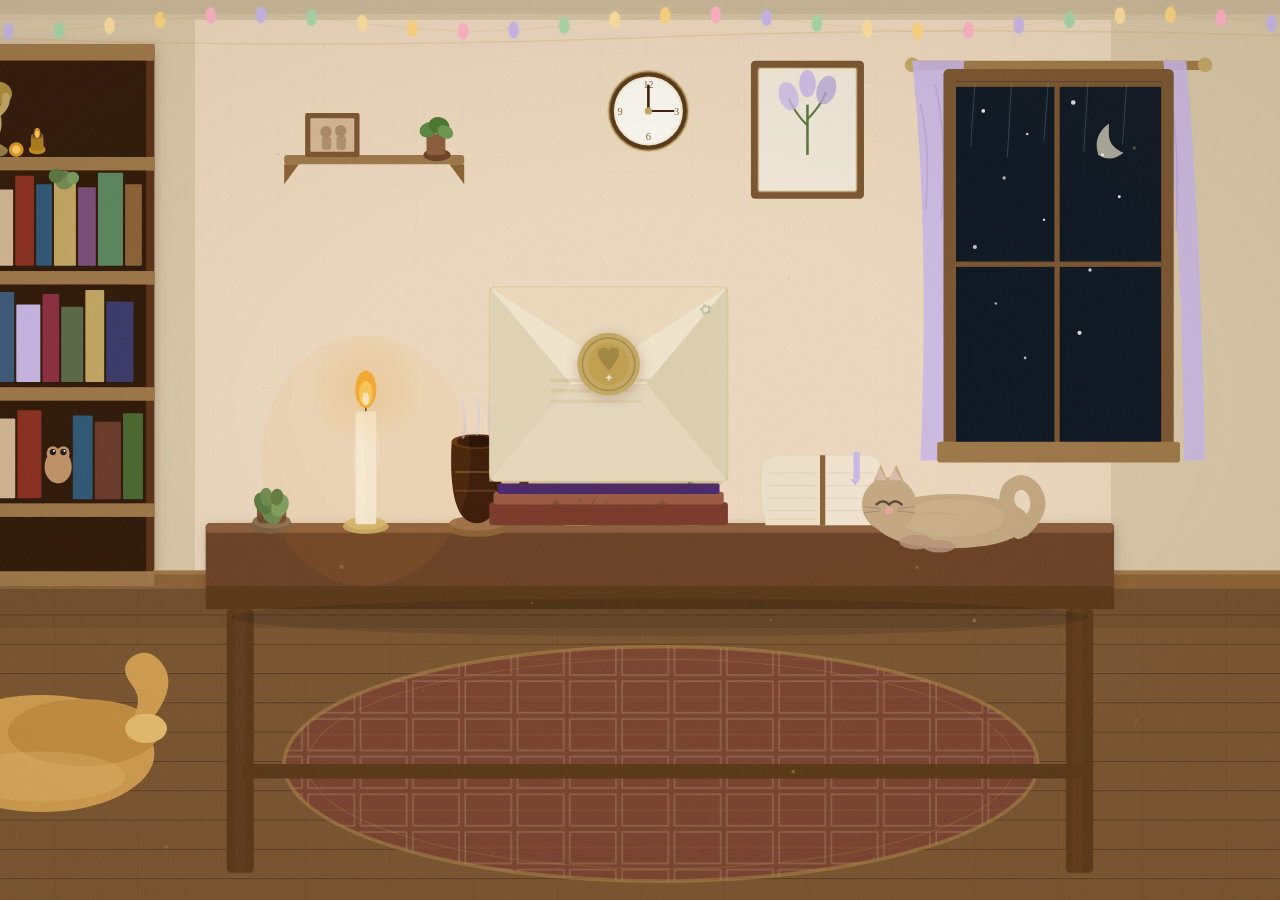
==== index.html @ 3d8a28ef "Add files via upload" ====
<!DOCTYPE html>
<html lang="en">
<head>
<meta charset="UTF-8">
<meta name="viewport" content="width=device-width, initial-scale=1.0">
<title>for u... ♡</title>
<link rel="preconnect" href="https://fonts.googleapis.com">
<link href="https://fonts.googleapis.com/css2?family=Playfair+Display:ital,wght@0,400;0,600;0,700;1,400;1,600&family=Crimson+Pro:ital,wght@0,300;0,400;0,600;1,300;1,400&family=Lora:ital,wght@0,400;0,500;1,400&family=Dancing+Script:wght@400;500;600;700&display=swap" rel="stylesheet">
<link rel="stylesheet" href="css/global.css">
<style>
body { overflow:hidden; }

/* Envelope float on hero */
#hero-envelope { animation:gentle-float 4s ease-in-out infinite; transform-origin:690px 380px; transform-box:fill-box; }
/* Candle flame */
#candle-flame-g { animation:flame-dance 1.8s ease-in-out infinite; transform-box:fill-box; transform-origin:50% 100%; }
/* Steam */
#steam-a { animation:steam-waft-1 2.8s ease-in-out 0s infinite; transform-box:fill-box; transform-origin:50% 100%; }
#steam-b { animation:steam-waft-2 2.8s ease-in-out 0.7s infinite; transform-box:fill-box; transform-origin:50% 100%; }
#steam-c { animation:steam-waft-3 2.8s ease-in-out 1.4s infinite; transform-box:fill-box; transform-origin:50% 100%; }
/* Cat */
#cat-body { animation:cat-breathe 3.2s ease-in-out infinite; transform-box:fill-box; transform-origin:50% 50%; }
#cat-tail { animation:cat-tail 5s ease-in-out infinite; transform-box:fill-box; transform-origin:0% 0%; }
/* Dog tail */
#dog-tail { animation:dog-tail 0.7s ease-in-out infinite alternate; transform-box:fill-box; transform-origin:0% 50%; }
/* Lavender */
#lav-group { animation:lavender-sway 4.5s ease-in-out infinite; transform-box:fill-box; transform-origin:50% 100%; }
/* Diya flame */
#diya-flame { animation:flame-dance 2.2s ease-in-out infinite; transform-box:fill-box; transform-origin:50% 100%; }
/* Fairy lights */
.fl-bulb { animation:fairy-breathe var(--dur,2.5s) ease-in-out var(--delay,0s) infinite; }
/* Stars */
.win-star { animation:star-twinkle var(--dur,3s) ease-in-out var(--delay,0s) infinite; }

/* Clickable SVG areas */
.svg-click { cursor:none; }
.svg-click:hover { filter:brightness(1.08); }

/* ── LETTER OVERLAY ── */
.letter-overlay {
  position:fixed; inset:0; z-index:80;
  background:rgba(20,10,4,0.88);
  display:flex; flex-direction:column;
  align-items:center; justify-content:center;
  opacity:0; pointer-events:none;
  transition:opacity 0.6s ease;
  backdrop-filter:blur(3px);
}
.letter-overlay.open { opacity:1; pointer-events:auto; }

.letter-parchment {
  background:linear-gradient(160deg,#FAF3E0,#F5EDD8,#F0E6C8);
  border:1px solid rgba(196,168,98,0.4);
  border-radius:6px;
  padding:clamp(28px,4vw,52px) clamp(28px,5vw,56px);
  max-width:min(90vw,560px);
  width:100%;
  box-shadow:0 20px 80px rgba(0,0,0,0.5);
  position:relative;
  max-height:72vh; overflow-y:auto;
  animation:letter-rise 0.9s var(--ease-spring) forwards;
}
.letter-parchment::before {
  content:''; position:absolute; inset:0; border-radius:6px; pointer-events:none;
  background-image:repeating-linear-gradient(180deg,transparent,transparent 33px,rgba(107,66,38,0.05) 33px,rgba(107,66,38,0.05) 34px);
}
.letter-parchment::after {
  content:''; position:absolute;left:0;top:0;bottom:0;width:4px;border-radius:6px 0 0 6px;
  background:repeating-linear-gradient(180deg,var(--beige) 0px,var(--beige) 3px,var(--cream-dark) 3px,var(--cream-dark) 8px);
  opacity:0.5;
}
.letter-date { font-family:var(--font-hand);font-size:14px;color:var(--text-muted);display:block;margin-bottom:22px;position:relative;z-index:2; }
.letter-body { font-family:var(--font-sub);font-style:italic;font-size:clamp(18px,2.2vw,22px);color:var(--text-dark);line-height:2;position:relative;z-index:2;min-height:80px; }
.letter-flower { position:absolute;top:14px;right:18px;font-size:26px;opacity:0.22;transform:rotate(-12deg);pointer-events:none; }
.letter-placeholder { margin-top:24px;z-index:2;position:relative; }
.letter-closing { margin-top:28px;text-align:right;font-family:var(--font-hand);font-size:22px;color:var(--coffee);position:relative;z-index:2; }
.letter-parchment::-webkit-scrollbar { width:3px; }
.letter-parchment::-webkit-scrollbar-thumb { background:var(--gold);border-radius:3px; }

/* Continue bookmark */
.bookmark-wrap { margin-top:24px;display:flex;flex-direction:column;align-items:center;gap:10px;opacity:0;transition:opacity 0.8s ease; }
.bookmark-wrap.show { opacity:1; }
.btn-bookmark-p1 {
  background:var(--lavender);color:white;border:none;padding:16px 36px 24px;
  clip-path:polygon(0 0,100% 0,100% 72%,50% 100%,0 72%);
  font-family:var(--font-hand);font-size:18px;cursor:none;
  box-shadow:0 4px 20px rgba(155,133,201,0.35);
  transition:all 0.3s var(--ease-spring);
}
.btn-bookmark-p1:hover { transform:translateY(-6px) scale(1.05);box-shadow:0 10px 36px rgba(155,133,201,0.5); }
.bookmark-sub { font-family:var(--font-hand);font-size:13px;color:rgba(255,240,220,0.6); }

/* Candle dim overlay */
.candle-dim { position:fixed;inset:0;background:rgba(10,5,2,0);pointer-events:none;z-index:30;transition:background 1.5s ease; }
.candle-dim.dimmed { background:rgba(10,5,2,0.6); }
</style>
</head>
<body>
<div id="page-transition"></div>
<canvas id="dust-canvas"></canvas>
<div id="candle-dim" class="candle-dim"></div>

<!-- ══════════════════════════════════════════
     THE ROOM — One cohesive SVG illustration
     ══════════════════════════════════════════ -->
<svg id="room-svg" viewBox="0 0 1440 860" preserveAspectRatio="xMidYMid slice"
     xmlns="http://www.w3.org/2000/svg"
     style="position:fixed;inset:0;width:100%;height:100%;z-index:2;">
<defs>
  <filter id="sf" x="-20%" y="-20%" width="140%" height="140%">
    <feDropShadow dx="1" dy="3" stdDeviation="6" flood-color="rgba(74,44,26,0.22)"/>
  </filter>
  <filter id="glow"><feGaussianBlur stdDeviation="14" result="b"/><feMerge><feMergeNode in="b"/><feMergeNode in="SourceGraphic"/></feMerge></filter>
  <radialGradient id="candleGlow" cx="50%" cy="50%" r="50%">
    <stop offset="0%" stop-color="rgba(232,160,48,0.28)"/>
    <stop offset="100%" stop-color="rgba(232,160,48,0)"/>
  </radialGradient>
  <radialGradient id="winLight" cx="50%" cy="50%" r="50%">
    <stop offset="0%" stop-color="rgba(100,130,180,0.08)"/>
    <stop offset="100%" stop-color="rgba(100,130,180,0)"/>
  </radialGradient>
  <pattern id="floorPlanks" x="0" y="0" width="160" height="28" patternUnits="userSpaceOnUse">
    <rect width="160" height="27" fill="#7A5530"/>
    <rect width="160" height="1" y="27" fill="#5A3820"/>
    <rect width="1"   height="27" fill="#6B4226" opacity="0.25"/>
    <rect x="80" width="1" height="27" fill="#6B4226" opacity="0.18"/>
  </pattern>
  <pattern id="rugPat" x="0" y="0" width="50" height="36" patternUnits="userSpaceOnUse">
    <rect width="50" height="36" fill="#7A4230"/>
    <rect x="3" y="3" width="44" height="30" fill="none" stroke="rgba(240,210,180,0.25)" stroke-width="1.5"/>
    <line x1="0" y1="18" x2="50" y2="18" stroke="rgba(196,168,98,0.18)" stroke-width="0.8"/>
  </pattern>
  <clipPath id="winClip"><rect x="1015" y="75" width="172" height="320"/></clipPath>
  <pattern id="wallpaper" x="0" y="0" width="44" height="58" patternUnits="userSpaceOnUse">
    <rect width="44" height="58" fill="#EBD8BE"/>
    <line x1="22" y1="0" x2="22" y2="58" stroke="rgba(196,168,98,0.06)" stroke-width="0.5"/>
    <circle cx="22" cy="14" r="1.2" fill="rgba(196,168,98,0.1)"/>
    <circle cx="22" cy="43" r="1.2" fill="rgba(196,168,98,0.1)"/>
    <circle cx="4"  cy="29" r="0.8" fill="rgba(196,168,98,0.08)"/>
    <circle cx="40" cy="29" r="0.8" fill="rgba(196,168,98,0.08)"/>
  </pattern>
</defs>

<!-- ═════════ ROOM WALLS ═════════ -->
<rect x="0"    y="0" width="1440" height="860" fill="#EBD8BE"/>
<!-- Left wall (slightly darker — in shadow) -->
<rect x="0"    y="0" width="295"  height="560" fill="#D8C8A8"/>
<!-- Back wall (main) — wallpaper pattern -->
<rect x="295"  y="0" width="875"  height="560" fill="url(#wallpaper)"/>
<!-- Right wall area -->
<rect x="1170" y="0" width="270"  height="560" fill="#D8C8A8"/>
<!-- Ceiling moulding -->
<rect x="0"    y="0" width="1440" height="14"  fill="#C8B898"/>
<rect x="0"    y="14" width="1440" height="5"  fill="#D4C4A4"/>
<!-- Baseboard -->
<rect x="0"    y="548" width="1440" height="14" fill="#8B6234"/>
<rect x="0"    y="545" width="1440" height="4"  fill="#A07848"/>

<!-- ═════════ FLOOR ═════════ -->
<rect x="0" y="562" width="1440" height="298" fill="url(#floorPlanks)"/>
<!-- Floor depth shadow near wall -->
<rect x="0" y="562" width="1440" height="38"  fill="rgba(0,0,0,0.07)"/>
<!-- Area rug -->
<ellipse cx="740" cy="730" rx="360" ry="112" fill="url(#rugPat)" opacity="0.88"/>
<ellipse cx="740" cy="730" rx="360" ry="112" fill="none" stroke="#C4A050" stroke-width="3.5" opacity="0.4"/>
<ellipse cx="740" cy="730" rx="338" ry="100" fill="none" stroke="#C4A050" stroke-width="1"   opacity="0.22"/>

<!-- ═════════ FAIRY LIGHTS ═════════ -->
<path d="M0,32 Q360,50 720,36 Q1080,22 1440,38" stroke="rgba(196,168,98,0.28)" stroke-width="1.5" fill="none"/>
<g id="fairy-svg"></g>

<!-- ═════════ BOOKSHELF (left wall) ═════════ -->
<!-- Outer frame -->
<rect x="22"  y="42"  width="234" height="504" rx="3" fill="#5A3018" filter="url(#sf)"/>
<!-- Back panel -->
<rect x="30"  y="50"  width="218" height="490" fill="#3E2010"/>
<!-- Side trims -->
<rect x="22"  y="42"  width="14"  height="504" fill="#6B3A1E"/>
<rect x="234" y="42"  width="14"  height="504" fill="#6B3A1E"/>

<!-- TOP SHELF — Ganesh Murti area -->
<rect x="22"  y="42"  width="234" height="16"  fill="#9E7848"/><!-- top plank -->
<rect x="30"  y="58"  width="218" height="92"  fill="#2E1808"/><!-- shelf interior -->
<!-- Ganesh murti (golden, respectful) -->
<!-- Lotus base -->
<ellipse cx="90" cy="144" rx="26" ry="8" fill="#C4A862" opacity="0.7"/>
<path d="M68,140 Q78,132 90,140 Q102,132 112,140" fill="#C4A862" opacity="0.5"/>
<!-- Body -->
<ellipse cx="90" cy="118" rx="20" ry="24" fill="#C4A862"/>
<!-- Head -->
<ellipse cx="90" cy="89"  rx="17" ry="15" fill="#C4A862"/>
<!-- Elephant ears -->
<ellipse cx="73"  cy="89" rx="13" ry="11" fill="#B89840" opacity="0.92" transform="rotate(-10 73 89)"/>
<ellipse cx="107" cy="89" rx="13" ry="11" fill="#B89840" opacity="0.92" transform="rotate(10 107 89)"/>
<!-- Crown -->
<path d="M78,77 L84,64 L90,71 L96,64 L102,77 Z" fill="#D4B862"/>
<ellipse cx="90" cy="77" rx="8" ry="4" fill="#E8CC80" opacity="0.7"/>
<!-- Trunk (curling right — auspicious) -->
<path d="M90,100 Q81,112 86,124 Q89,128 93,126" stroke="#B89840" fill="none" stroke-width="6" stroke-linecap="round"/>
<!-- Right tusk -->
<path d="M100,96 Q108,98 105,108" stroke="#F0E8D0" fill="none" stroke-width="2.5" stroke-linecap="round"/>
<!-- Arms (upper) -->
<path d="M73,108 Q64,100 66,92" stroke="#C4A862" fill="none" stroke-width="7" stroke-linecap="round"/>
<path d="M107,108 Q116,100 114,92" stroke="#C4A862" fill="none" stroke-width="7" stroke-linecap="round"/>
<!-- Belly circle -->
<circle cx="90" cy="120" r="5" fill="#B89840" opacity="0.55"/>
<!-- Marigold offering -->
<circle cx="124" cy="143" r="7"  fill="#F5A623" opacity="0.9"/>
<circle cx="124" cy="143" r="4"  fill="#FFD060"/>
<!-- Tiny diya beside Ganesh -->
<ellipse cx="144" cy="143" rx="8" ry="4.5" fill="#C49020"/>
<rect x="138" y="130" width="12" height="14" rx="3" fill="#B07E1A"/>
<ellipse cx="144" cy="130" rx="6" ry="3" fill="#8B6234"/>
<ellipse cx="144" cy="129" rx="4" ry="2" fill="#3D1C08" opacity="0.8"/>
<g id="diya-flame" style="transform-box:fill-box;transform-origin:50% 100%;">
  <ellipse cx="144" cy="127" rx="3" ry="5"   fill="#F5A623" opacity="0.9"/>
  <ellipse cx="144" cy="128" rx="1.8" ry="3" fill="#FFD060"/>
</g>
<!-- "Jai" text tiny -->
<text x="90" y="152" text-anchor="middle" font-family="Dancing Script,cursive" font-size="8" fill="rgba(196,168,98,0.5)">🙏</text>

<!-- Shelf plank 1 (below Ganesh) -->
<rect x="22"  y="150" width="234" height="13"  fill="#9E7848"/>

<!-- SHELF 2 — Books row -->
<rect x="30"  y="163" width="218" height="96"  fill="#2E1808"/>
<!-- Books — various colours -->
<rect x="35"  y="178" width="19" height="76" rx="1" fill="#9B5E3C"/>
<rect x="56"  y="164" width="23" height="90" rx="1" fill="#C9B8E8"/><!-- lavender -->
<rect x="81"  y="174" width="17" height="80" rx="1" fill="#5C8840"/>
<rect x="100" y="181" width="21" height="73" rx="1" fill="#D4B896"/>
<rect x="123" y="168" width="18" height="86" rx="1" fill="#8B2E20"/>
<rect x="143" y="176" width="15" height="78" rx="1" fill="#2E5878"/>
<rect x="160" y="170" width="21" height="84" rx="1" fill="#C4A862"/>
<rect x="183" y="179" width="17" height="75" rx="1" fill="#7A4E7A"/>
<rect x="202" y="165" width="24" height="89" rx="1" fill="#5A8860"/>
<rect x="228" y="176" width="16" height="78" rx="1" fill="#8B6234"/>
<!-- Book top highlights -->
<rect x="35"  y="178" width="19" height="2" fill="rgba(255,255,255,0.12)"/>
<rect x="56"  y="164" width="23" height="2" fill="rgba(255,255,255,0.18)"/>
<rect x="81"  y="174" width="17" height="2" fill="rgba(255,255,255,0.1)"/>
<!-- Pothos plant between books -->
<circle cx="170" cy="172" r="9"  fill="#6B8B50" opacity="0.9"/>
<circle cx="162" cy="168" r="7"  fill="#5A7840"/>
<circle cx="178" cy="170" r="6"  fill="#7A9E60"/>

<!-- Shelf plank 2 -->
<rect x="22"  y="259" width="234" height="13"  fill="#9E7848"/>

<!-- SHELF 3 — Books row -->
<rect x="30"  y="272" width="218" height="98"  fill="#2E1808"/>
<rect x="35"  y="290" width="25" height="75" rx="1" fill="#4A6830"/>
<rect x="62"  y="276" width="17" height="89" rx="1" fill="#E8D0A0"/>
<rect x="81"  y="286" width="21" height="79" rx="1" fill="#6B3A2A"/>
<rect x="104" y="279" width="18" height="86" rx="1" fill="#3A5A7A"/>
<rect x="124" y="291" width="23" height="74" rx="1" fill="#C9B8E8"/><!-- lavender again -->
<rect x="149" y="281" width="16" height="84" rx="1" fill="#8B2E40"/>
<rect x="167" y="293" width="21" height="72" rx="1" fill="#5A6A4A"/>
<rect x="190" y="277" width="18" height="88" rx="1" fill="#C4A862"/>
<rect x="210" y="288" width="26" height="77" rx="1" fill="#3A3A6A"/>
<!-- Tiny inkwell on shelf -->
<rect x="40"  y="264" width="14" height="20" rx="3" fill="#4A2818"/>
<ellipse cx="47" cy="264" rx="8" ry="4" fill="#5A3020"/>

<!-- Shelf plank 3 -->
<rect x="22"  y="370" width="234" height="13"  fill="#9E7848"/>

<!-- SHELF 4 — Books + Owl figurine -->
<rect x="30"  y="383" width="218" height="98"  fill="#2E1808"/>
<rect x="35"  y="398" width="21" height="78" rx="1" fill="#8B6234"/>
<rect x="58"  y="406" width="17" height="70" rx="1" fill="#C9B8E8"/>
<rect x="77"  y="390" width="25" height="86" rx="1" fill="#5A8860"/>
<rect x="104" y="400" width="19" height="76" rx="1" fill="#D4B896"/>
<rect x="125" y="392" width="23" height="84" rx="1" fill="#8B2E20"/>
<!-- Owl figurine -->
<ellipse cx="164" cy="446" rx="13" ry="16" fill="#C4956A"/>
<ellipse cx="159" cy="433" rx="6"  ry="6.5" fill="#C4956A"/>
<ellipse cx="169" cy="433" rx="6"  ry="6.5" fill="#C4956A"/>
<circle  cx="159" cy="432" r="3"   fill="#1A1A1A"/>
<circle  cx="169" cy="432" r="3"   fill="#1A1A1A"/>
<circle  cx="160" cy="431" r="1"   fill="white"/>
<circle  cx="170" cy="431" r="1"   fill="white"/>
<polygon points="164,435 166,435 165,438" fill="#D4A050"/>
<rect x="178" y="397" width="19" height="80" rx="1" fill="#2E5878"/>
<rect x="199" y="403" width="25" height="74" rx="1" fill="#6B3A2A"/>
<rect x="226" y="395" width="19" height="82" rx="1" fill="#4A6830"/>

<!-- Shelf plank 4 (bottom) -->
<rect x="22"  y="481" width="234" height="13"  fill="#9E7848"/>
<!-- Bottom shelf space -->
<rect x="30"  y="494" width="218" height="52"  fill="#2E1808"/>
<rect x="35"  y="508" width="22" height="34" rx="1" fill="#8B6234"/>
<rect x="59"  y="504" width="18" height="38" rx="1" fill="#C9B8E8"/>
<rect x="79"  y="510" width="26" height="32" rx="1" fill="#5A7A40"/>
<!-- Bottom frame -->
<rect x="22"  y="546" width="234" height="14"  fill="#9E7848"/>

<!-- ═════════ GOLDEN RETRIEVER (floor, left) ═════════ -->
<g class="svg-click" onclick="dogClick(event)">
  <!-- Body -->
  <ellipse cx="148" cy="720" rx="108" ry="56" fill="#D4A050"/>
  <!-- Chest lighter area -->
  <ellipse cx="58"  cy="730" rx="45"  ry="42" fill="#E8C070"/>
  <!-- Back shading -->
  <ellipse cx="188" cy="700" rx="72"  ry="32" fill="#C49040"/>
  <!-- Head -->
  <ellipse cx="38"  cy="698" rx="42"  ry="36" fill="#D4A050"/>
  <!-- Muzzle -->
  <ellipse cx="20"  cy="708" rx="20"  ry="15" fill="#E8C070"/>
  <!-- Eye -->
  <circle  cx="30"  cy="688" r="10"  fill="#2E1A08"/>
  <circle  cx="30"  cy="688" r="6"   fill="#1A0E04"/>
  <circle  cx="28"  cy="686" r="2.2" fill="white"/>
  <!-- Ear (floppy right) -->
  <ellipse cx="66"  cy="690" rx="26" ry="20" fill="#B88030" transform="rotate(-12 66 690)"/>
  <!-- Ear (left, peeking) -->
  <ellipse cx="10"  cy="684" rx="18" ry="14" fill="#B88030"/>
  <!-- Nose -->
  <ellipse cx="8"   cy="708" rx="8"  ry="6"  fill="#1A0E06"/>
  <ellipse cx="7"   cy="707" rx="2.8" ry="1.5" fill="rgba(255,255,255,0.3)"/>
  <!-- Mouth -->
  <path d="M4,713 Q9,720 16,715" stroke="#1A0E06" fill="none" stroke-width="1.8" stroke-linecap="round"/>
  <!-- Tongue (happy) -->
  <ellipse cx="10" cy="720" rx="6" ry="8" fill="#E87070" opacity="0.85"/>
  <!-- Collar -->
  <rect x="22" y="714" width="42" height="8" rx="4" fill="#C4A862" opacity="0.8"/>
  <circle cx="43" cy="722" r="4" fill="#D4B862"/>
  <!-- Front paws (tucked under head) -->
  <ellipse cx="32" cy="754" rx="24" ry="11" fill="#C49040"/>
  <ellipse cx="24" cy="762" rx="16" ry="7"  fill="#B88030"/>
  <!-- Claws subtle -->
  <line x1="14" y1="764" x2="12" y2="769" stroke="#8B6234" stroke-width="1" opacity="0.4"/>
  <line x1="19" y1="765" x2="17" y2="770" stroke="#8B6234" stroke-width="1" opacity="0.4"/>
  <!-- Tail (fluffy, wagging) -->
  <g id="dog-tail" style="transform-box:fill-box;transform-origin:100% 50%;">
    <path d="M248,694 Q278,660 266,638 Q252,616 234,628 Q222,638 234,654 Q244,666 238,680 Q232,692 248,698Z" fill="#D4A050"/>
    <ellipse cx="248" cy="696" rx="20" ry="14" fill="#E8C070"/>
  </g>
  <!-- Body belly lighter -->
  <ellipse cx="148" cy="742" rx="80" ry="24" fill="#E8C070" opacity="0.35"/>
</g>

<!-- ═════════ WINDOW (right wall) ═════════ -->
<!-- Curtain rod -->
<rect x="980"  y="58" width="280" height="9" rx="4.5" fill="#9E7848"/>
<circle cx="980"  cy="62" r="7" fill="#C4A862"/>
<circle cx="1260" cy="62" r="7" fill="#C4A862"/>
<!-- Left curtain (lavender) -->
<path d="M980,58 Q997,220 988,440 L1018,440 Q1010,220 1030,58Z" fill="#C9B8E8" opacity="0.88"/>
<path d="M988,100 Q998,140 993,200" stroke="rgba(155,133,200,0.35)" stroke-width="1.5" fill="none"/>
<path d="M1002,80  Q1014,130 1008,210" stroke="rgba(155,133,200,0.35)" stroke-width="1.5" fill="none"/>
<!-- Right curtain -->
<path d="M1220,58 Q1238,220 1240,440 L1260,440 Q1256,220 1242,58Z" fill="#C9B8E8" opacity="0.88"/>
<path d="M1228,100 Q1236,150 1232,220" stroke="rgba(155,133,200,0.35)" stroke-width="1.5" fill="none"/>
<!-- Window outer frame -->
<rect x="1010" y="66"  width="220" height="374" rx="5" fill="#7A5530"/>
<!-- Glass -->
<rect x="1022" y="78"  width="196" height="350" fill="#0C1622"/>
<!-- Stars in window -->
<circle cx="1048" cy="106" r="1.8" fill="white" opacity="0.9" class="win-star" style="--dur:3s;--delay:0s"/>
<circle cx="1090" cy="128" r="1.2" fill="white" opacity="0.8" class="win-star" style="--dur:2.5s;--delay:0.5s"/>
<circle cx="1134" cy="98"  r="2.2" fill="white" opacity="0.85" class="win-star" style="--dur:4s;--delay:1s"/>
<circle cx="1162" cy="148" r="1.4" fill="white" opacity="0.9" class="win-star" style="--dur:3.5s;--delay:0.3s"/>
<circle cx="1068" cy="170" r="1.6" fill="white" opacity="0.7" class="win-star" style="--dur:2.8s;--delay:1.5s"/>
<circle cx="1106" cy="210" r="1.2" fill="white" opacity="0.8" class="win-star" style="--dur:3.2s;--delay:0.8s"/>
<circle cx="1040" cy="236" r="2"   fill="white" opacity="0.75" class="win-star" style="--dur:2.6s;--delay:2s"/>
<circle cx="1178" cy="188" r="1.4" fill="white" opacity="0.9" class="win-star" style="--dur:3.8s;--delay:0.2s"/>
<circle cx="1150" cy="258" r="1.6" fill="white" opacity="0.8" class="win-star" style="--dur:3s;--delay:1.2s"/>
<circle cx="1060" cy="290" r="1.2" fill="white" opacity="0.65" class="win-star" style="--dur:4.2s;--delay:0.7s"/>
<circle cx="1140" cy="318" r="2"   fill="white" opacity="0.85" class="win-star" style="--dur:2.4s;--delay:1.8s"/>
<circle cx="1088" cy="342" r="1.3" fill="white" opacity="0.7" class="win-star" style="--dur:3.6s;--delay:0.4s"/>
<!-- Crescent moon -->
<path d="M1168,118 Q1152,130 1158,148 Q1170,156 1182,146 Q1168,140 1168,128Z" fill="rgba(255,248,220,0.65)"/>
<!-- Window cross bars -->
<rect x="1022" y="78"  width="196" height="5"   fill="#7A5530"/>
<rect x="1022" y="250" width="196" height="5"   fill="#7A5530"/>
<rect x="1022" y="424" width="196" height="5"   fill="#7A5530"/>
<rect x="1116" y="78"  width="5"   height="350" fill="#7A5530"/>
<!-- Window sill -->
<rect x="1004" y="422" width="232" height="20" rx="3" fill="#9E7848"/>
<!-- Rain on glass -->
<g id="win-rain-svg" opacity="0.45">
  <line x1="1040" y1="80" x2="1036" y2="140" stroke="rgba(180,200,220,0.5)" stroke-width="1" style="animation:rain-fall 1.1s linear 0s infinite"/>
  <line x1="1075" y1="80" x2="1071" y2="150" stroke="rgba(180,200,220,0.5)" stroke-width="1" style="animation:rain-fall 1.3s linear 0.3s infinite"/>
  <line x1="1110" y1="80" x2="1106" y2="135" stroke="rgba(180,200,220,0.5)" stroke-width="1" style="animation:rain-fall 0.95s linear 0.7s infinite"/>
  <line x1="1148" y1="80" x2="1144" y2="145" stroke="rgba(180,200,220,0.5)" stroke-width="1" style="animation:rain-fall 1.2s linear 0.1s infinite"/>
  <line x1="1185" y1="80" x2="1181" y2="138" stroke="rgba(180,200,220,0.5)" stroke-width="1" style="animation:rain-fall 1.05s linear 0.5s infinite"/>
</g>
<!-- Window light spill on floor -->
<ellipse cx="1120" cy="640" rx="130" ry="40" fill="url(#winLight)" opacity="0.6"/>

<!-- ═════════ WALL DECORATIONS ═════════ -->
<!-- Vintage clock (back wall, center) -->
<circle cx="728" cy="106" r="38"  fill="#5A3818"/>
<circle cx="728" cy="106" r="33"  fill="#F5EDD8"/>
<circle cx="728" cy="106" r="31"  fill="#FAF8F2"/>
<text x="728" y="84"  text-anchor="middle" font-family="Georgia,serif" font-size="10" fill="#8B6234">12</text>
<text x="728" y="134" text-anchor="middle" font-family="Georgia,serif" font-size="10" fill="#8B6234">6</text>
<text x="755" y="110" text-anchor="middle" font-family="Georgia,serif" font-size="10" fill="#8B6234">3</text>
<text x="701" y="110" text-anchor="middle" font-family="Georgia,serif" font-size="10" fill="#8B6234">9</text>
<line x1="728" y1="106" x2="728" y2="82"  stroke="#3D2010" stroke-width="2.5" stroke-linecap="round"/>
<line x1="728" y1="106" x2="752" y2="106" stroke="#3D2010" stroke-width="2"   stroke-linecap="round"/>
<circle cx="728" cy="106" r="3.5" fill="#C4A862"/>
<circle cx="728" cy="106" r="38"  fill="none" stroke="#C4A862" stroke-width="2.5" opacity="0.55"/>

<!-- Botanical art frame -->
<rect x="826" y="58"  width="108" height="132" rx="4" fill="#7A5530"/>
<rect x="833" y="65"  width="94"  height="118" rx="2" fill="#F0E8D8"/>
<path d="M880,148 L880,100" stroke="#5A7A40" stroke-width="2.5" fill="none"/>
<path d="M880,120 Q868,108 862,94" stroke="#5A7A40" stroke-width="2" fill="none"/>
<path d="M880,114 Q892,102 898,88" stroke="#5A7A40" stroke-width="2" fill="none"/>
<ellipse cx="862" cy="92" rx="9" ry="14" fill="#C9B8E8" opacity="0.8" transform="rotate(-18 862 92)"/>
<ellipse cx="898" cy="86" rx="9" ry="14" fill="#B8A8D8" opacity="0.8" transform="rotate(18 898 86)"/>
<ellipse cx="880" cy="80" rx="8" ry="13" fill="#C9B8E8" opacity="0.9"/>
<rect x="833" y="65" width="94" height="118" rx="2" fill="none" stroke="rgba(196,168,98,0.4)" stroke-width="2"/>

<!-- Small floating shelf on back wall -->
<rect x="380" y="148" width="172" height="9" rx="3" fill="#9E7848"/>
<polygon points="380,157 394,157 380,176" fill="#8B6234"/>
<polygon points="552,157 538,157 552,176" fill="#8B6234"/>
<!-- Photo frame on shelf -->
<rect x="400" y="108" width="52"  height="42" rx="2" fill="#7A5530"/>
<rect x="405" y="113" width="42"  height="32" rx="1" fill="#D4B896"/>
<circle cx="420" cy="126" r="5.5" fill="rgba(107,66,38,0.38)"/>
<rect x="416" y="131" width="9"   height="12" rx="2" fill="rgba(107,66,38,0.33)"/>
<circle cx="434" cy="125" r="5.5" fill="rgba(107,66,38,0.38)"/>
<rect x="430" y="130" width="9"   height="13" rx="2" fill="rgba(107,66,38,0.33)"/>
<!-- Plant on shelf -->
<ellipse cx="526" cy="148" rx="13" ry="6"  fill="#6B4226"/>
<rect x="516" y="128" width="18"  height="20" rx="3" fill="#8B5E3C"/>
<ellipse cx="518" cy="124" rx="9" ry="7"  fill="#5A8840" transform="rotate(-22 518 124)"/>
<ellipse cx="528" cy="120" rx="10" ry="8" fill="#4A7830" transform="rotate(14 528 120)"/>
<ellipse cx="534" cy="126" rx="8" ry="6"  fill="#6A9850" transform="rotate(32 534 126)"/>

<!-- ═════════ TABLE ═════════ -->
<rect x="305" y="500" width="868" height="62" rx="4" fill="#6B4226" filter="url(#sf)"/>
<rect x="305" y="500" width="868" height="9"  rx="4" fill="#8B5E3C"/><!-- top highlight -->
<rect x="305" y="560" width="868" height="22" rx="0" fill="#5A3818"/><!-- front face -->
<!-- Table legs -->
<rect x="325" y="582" width="26" height="252" rx="4" fill="#5A3818"/>
<rect x="333" y="582" width="10" height="252" rx="2" fill="#6B4226" opacity="0.4"/>
<rect x="1127" y="582" width="26" height="252" rx="4" fill="#5A3818"/>
<rect x="1133" y="582" width="10" height="252" rx="2" fill="#6B4226" opacity="0.4"/>
<!-- Cross bar -->
<rect x="340" y="730" width="808" height="14" rx="4" fill="#5A3818"/>
<!-- Table shadow on floor -->
<ellipse cx="739" cy="590" rx="410" ry="18" fill="rgba(0,0,0,0.12)"/>

<!-- ═════════ TABLE OBJECTS ═════════ -->

<!-- 1. Succulent (left edge of table) -->
<ellipse cx="368" cy="502" rx="20" ry="8"  fill="#7A6040"/>
<ellipse cx="368" cy="498" rx="18" ry="7"  fill="#8B7050"/>
<rect x="354" y="476" width="28"  height="24" rx="4" fill="#6B4226" opacity="0.85"/>
<ellipse cx="368" cy="487" rx="10" ry="14" fill="#6B8B50" transform="rotate(-14 368 487)"/>
<ellipse cx="360" cy="481" rx="8"  ry="11" fill="#5A7A40" transform="rotate(-28 360 481)"/>
<ellipse cx="376" cy="483" rx="8"  ry="11" fill="#7A9E60" transform="rotate(18 376 483)"/>
<ellipse cx="363" cy="475" rx="6"  ry="9"  fill="#6B8B50" transform="rotate(-5 363 475)"/>
<ellipse cx="373" cy="475" rx="6"  ry="8"  fill="#5A7A40" transform="rotate(8 373 475)"/>

<!-- 2. CANDLE -->
<g class="svg-click" onclick="candleClick(event)">
  <!-- Holder/saucer -->
  <ellipse cx="458" cy="503" rx="22" ry="7"  fill="#C4A862"/>
  <ellipse cx="458" cy="500" rx="19" ry="6"  fill="#D4B872"/>
  <!-- Body -->
  <rect x="448" y="393" width="20" height="108" rx="3" fill="#F5EDD8"/>
  <rect x="449" y="395" width="8"  height="105" rx="2" fill="rgba(255,255,255,0.16)"/>
  <!-- Wax drips -->
  <path d="M448,424 Q444,430 446,452 L448,452Z" fill="#EDE0C8"/>
  <path d="M468,412 Q472,419 470,444 L468,444Z" fill="#EDE0C8"/>
  <!-- Wick -->
  <line x1="458" y1="393" x2="458" y2="378" stroke="#4A3020" stroke-width="1.5"/>
  <!-- FLAME -->
  <g id="candle-flame-g">
    <ellipse cx="458" cy="372" rx="10" ry="18" fill="#F5A623" opacity="0.9"/>
    <ellipse cx="458" cy="376" rx="6.5" ry="12" fill="#FFD060"/>
    <ellipse cx="458" cy="381" rx="3.2" ry="6"  fill="white" opacity="0.85"/>
  </g>
  <!-- Warm glow -->
  <circle cx="458" cy="372" r="55" fill="url(#candleGlow)" opacity="0.7"/>
</g>

<!-- 3. COFFEE MUG -->
<g class="svg-click" onclick="coffeeClick(event)">
  <ellipse cx="564" cy="504" rx="30" ry="9"  fill="#8B6234"/>
  <ellipse cx="564" cy="500" rx="26" ry="7"  fill="#9E7248"/>
  <path d="M540,422 Q536,500 564,500 Q592,500 588,422Z" fill="#3D1C08"/>
  <ellipse cx="564" cy="422" rx="24" ry="7"  fill="#5A2E10"/>
  <ellipse cx="564" cy="422" rx="19" ry="5.5" fill="#2A1206"/>
  <path d="M588,442 Q610,442 610,460 Q610,478 588,474" stroke="#5A2E10" fill="none" stroke-width="7" stroke-linecap="round"/>
  <path d="M588,444 Q606,444 606,460 Q606,476 588,472" stroke="#6B3A1E" fill="none" stroke-width="2.5" stroke-linecap="round"/>
  <rect x="543" y="450" width="40" height="2" rx="1" fill="rgba(196,168,98,0.28)"/>
  <rect x="543" y="468" width="40" height="2" rx="1" fill="rgba(196,168,98,0.2)"/>
  <!-- STEAM -->
  <path id="steam-a" d="M551,418 Q555,400 550,384" stroke="#D4C8E8" fill="none" stroke-width="2.5" stroke-linecap="round" opacity="0.55"/>
  <path id="steam-b" d="M564,415 Q568,397 564,381" stroke="#D4C8E8" fill="none" stroke-width="2.5" stroke-linecap="round" opacity="0.5"/>
  <path id="steam-c" d="M577,418 Q573,400 577,384" stroke="#D4C8E8" fill="none" stroke-width="2.5" stroke-linecap="round" opacity="0.45"/>
</g>

<!-- 4. LILY VASE -->
<g class="svg-click" onclick="lilyClick(event)">
  <path d="M648,502 Q641,470 643,440 Q645,420 652,414 Q660,408 668,414 Q675,420 677,440 Q679,470 672,502Z" fill="#EDE0C8" opacity="0.92"/>
  <path d="M648,502 Q641,470 643,440 Q645,420 652,414 Q660,408 668,414 Q675,420 677,440 Q679,470 672,502Z" fill="none" stroke="rgba(196,168,98,0.35)" stroke-width="1"/>
  <path d="M649,500 Q644,474 645,450 Q657,447 675,450 Q676,474 671,500Z" fill="rgba(180,210,230,0.22)"/>
  <line x1="660" y1="413" x2="648" y2="355" stroke="#5A7A40" stroke-width="3" stroke-linecap="round"/>
  <line x1="660" y1="413" x2="664" y2="342" stroke="#5A7A40" stroke-width="3" stroke-linecap="round"/>
  <line x1="660" y1="413" x2="676" y2="362" stroke="#5A7A40" stroke-width="3" stroke-linecap="round"/>
  <path d="M652,388 Q638,376 633,362" stroke="#5A7A40" fill="none" stroke-width="3.5" stroke-linecap="round"/>
  <path d="M668,378 Q680,364 684,350" stroke="#5A7A40" fill="none" stroke-width="3.5" stroke-linecap="round"/>
  <!-- Lily 1 -->
  <g transform="translate(648,354) rotate(-8)">
    <ellipse cx="0" cy="-13" rx="7" ry="16" fill="#F9F7F2" opacity="0.95" transform="rotate(0)"/>
    <ellipse cx="0" cy="-13" rx="7" ry="16" fill="#F9F7F2" opacity="0.95" transform="rotate(60)"/>
    <ellipse cx="0" cy="-13" rx="7" ry="16" fill="#F9F7F2" opacity="0.95" transform="rotate(120)"/>
    <ellipse cx="0" cy="-13" rx="7" ry="16" fill="#F0EBE0" opacity="0.7"  transform="rotate(30)"/>
    <ellipse cx="0" cy="-13" rx="7" ry="16" fill="#F0EBE0" opacity="0.7"  transform="rotate(90)"/>
    <ellipse cx="0" cy="-13" rx="7" ry="16" fill="#F0EBE0" opacity="0.7"  transform="rotate(150)"/>
    <circle  cx="0" cy="0"   r="5.5" fill="#F5D060"/>
    <circle  cx="0" cy="0"   r="3"   fill="#E8B020"/>
  </g>
  <!-- Lily 2 -->
  <g transform="translate(664,342) rotate(5)">
    <ellipse cx="0" cy="-12" rx="6.5" ry="15" fill="#F9F7F2" opacity="0.95" transform="rotate(0)"/>
    <ellipse cx="0" cy="-12" rx="6.5" ry="15" fill="#F9F7F2" opacity="0.95" transform="rotate(60)"/>
    <ellipse cx="0" cy="-12" rx="6.5" ry="15" fill="#F9F7F2" opacity="0.95" transform="rotate(120)"/>
    <ellipse cx="0" cy="-12" rx="6.5" ry="15" fill="#F0EBE0" opacity="0.7"  transform="rotate(30)"/>
    <ellipse cx="0" cy="-12" rx="6.5" ry="15" fill="#F0EBE0" opacity="0.7"  transform="rotate(90)"/>
    <ellipse cx="0" cy="-12" rx="6.5" ry="15" fill="#F0EBE0" opacity="0.7"  transform="rotate(150)"/>
    <circle  cx="0" cy="0"  r="5"   fill="#F5D060"/>
    <circle  cx="0" cy="0"  r="2.8" fill="#E8B020"/>
  </g>
  <!-- Lily 3 (bud) -->
  <g transform="translate(676,362) rotate(14)">
    <ellipse cx="0" cy="-11" rx="5.5" ry="13" fill="#F9F7F2" opacity="0.9" transform="rotate(0)"/>
    <ellipse cx="0" cy="-11" rx="5.5" ry="13" fill="#F9F7F2" opacity="0.9" transform="rotate(72)"/>
    <ellipse cx="0" cy="-11" rx="5.5" ry="13" fill="#F0EBE0" opacity="0.75" transform="rotate(144)"/>
    <ellipse cx="0" cy="-11" rx="5.5" ry="13" fill="#F0EBE0" opacity="0.75" transform="rotate(216)"/>
    <ellipse cx="0" cy="-11" rx="5.5" ry="13" fill="#F0EBE0" opacity="0.7"  transform="rotate(288)"/>
    <circle  cx="0" cy="0"  r="4.5" fill="#F5D060"/>
  </g>
</g>

<!-- 5. LAVENDER JAR -->
<g id="lav-group" class="svg-click" onclick="lavenderClick(event)">
  <rect x="755" y="470" width="26" height="32" rx="5" fill="rgba(220,230,245,0.62)"/>
  <rect x="755" y="467" width="26" height="8"  rx="4" fill="rgba(210,222,240,0.82)"/>
  <rect x="755" y="478" width="26" height="4"  fill="#C9B8E8" opacity="0.7"/>
  <line x1="768" y1="468" x2="760" y2="410" stroke="#9CAF88" stroke-width="1.8"/>
  <line x1="768" y1="468" x2="768" y2="398" stroke="#9CAF88" stroke-width="1.8"/>
  <line x1="768" y1="468" x2="776" y2="406" stroke="#9CAF88" stroke-width="1.8"/>
  <line x1="768" y1="468" x2="756" y2="416" stroke="#9CAF88" stroke-width="1.4"/>
  <line x1="768" y1="468" x2="780" y2="414" stroke="#9CAF88" stroke-width="1.4"/>
  <ellipse cx="760" cy="407" rx="4" ry="7" fill="#C9B8E8"/>
  <ellipse cx="768" cy="394" rx="4" ry="8" fill="#B8A8D8"/>
  <ellipse cx="776" cy="401" rx="4" ry="7" fill="#C9B8E8"/>
  <ellipse cx="756" cy="411" rx="3.5" ry="6" fill="#D8C8F0"/>
  <ellipse cx="780" cy="409" rx="3.5" ry="6" fill="#B8A8D8"/>
  <ellipse cx="762" cy="432" rx="5" ry="3" fill="#8BAE78" transform="rotate(-28 762 432)"/>
  <ellipse cx="774" cy="436" rx="5" ry="3" fill="#8BAE78" transform="rotate(20 774 436)"/>
</g>

<!-- 6. OPEN BOOK -->
<g class="svg-click" onclick="bookTableClick(event)">
  <path d="M840,502 Q833,474 836,448 Q838,437 850,435 L894,435 L894,502Z" fill="#EDE0C8" stroke="rgba(196,168,98,0.3)" stroke-width="0.5"/>
  <path d="M894,435 L938,435 Q950,437 950,448 Q948,474 941,502 L894,502Z" fill="#F0E4D0" stroke="rgba(196,168,98,0.3)" stroke-width="0.5"/>
  <rect x="892" y="435" width="5" height="67" fill="#8B6234"/>
  <line x1="843" y1="452" x2="890" y2="452" stroke="rgba(107,66,38,0.12)" stroke-width="0.8"/>
  <line x1="843" y1="464" x2="890" y2="464" stroke="rgba(107,66,38,0.12)" stroke-width="0.8"/>
  <line x1="843" y1="476" x2="890" y2="476" stroke="rgba(107,66,38,0.12)" stroke-width="0.8"/>
  <line x1="843" y1="488" x2="890" y2="488" stroke="rgba(107,66,38,0.12)" stroke-width="0.8"/>
  <line x1="843" y1="496" x2="890" y2="496" stroke="rgba(107,66,38,0.12)" stroke-width="0.8"/>
  <line x1="898" y1="452" x2="944" y2="452" stroke="rgba(107,66,38,0.12)" stroke-width="0.8"/>
  <line x1="898" y1="464" x2="944" y2="464" stroke="rgba(107,66,38,0.12)" stroke-width="0.8"/>
  <line x1="898" y1="476" x2="944" y2="476" stroke="rgba(107,66,38,0.12)" stroke-width="0.8"/>
  <line x1="898" y1="488" x2="944" y2="488" stroke="rgba(107,66,38,0.12)" stroke-width="0.8"/>
  <!-- Lavender bookmark -->
  <rect x="924" y="432" width="6" height="26" fill="#C9B8E8" rx="1"/>
  <polygon points="921,458 930,458 925.5,464" fill="#C9B8E8"/>
</g>

<!-- 7. SLEEPING CAT (on table, right area) -->
<g class="svg-click" id="svg-cat" onclick="catClick(event)">
  <g id="cat-body">
    <ellipse cx="1018" cy="498" rx="74" ry="26" fill="#C4A882"/>
    <ellipse cx="1018" cy="495" rx="50" ry="18" fill="#D4B892" opacity="0.5"/>
  </g>
  <circle cx="958" cy="482" r="26" fill="#C4A882"/>
  <polygon points="943,460 950,444 957,460" fill="#C4A882"/>
  <polygon points="957,460 965,444 972,460" fill="#C4A882"/>
  <polygon points="944,459 949,447 956,459" fill="#E8C4B8" opacity="0.65"/>
  <polygon points="958,459 963,447 970,459" fill="#E8C4B8" opacity="0.65"/>
  <path d="M946,482 Q952,476 958,482" stroke="#5C4A38" fill="none" stroke-width="2.2" stroke-linecap="round"/>
  <path d="M958,482 Q964,476 970,482" stroke="#5C4A38" fill="none" stroke-width="2.2" stroke-linecap="round"/>
  <circle cx="958" cy="488" r="3.5" fill="#E8A4A4"/>
  <line x1="934" y1="484" x2="950" y2="486" stroke="#8A7A6A" stroke-width="1.2" opacity="0.5"/>
  <line x1="934" y1="490" x2="950" y2="488" stroke="#8A7A6A" stroke-width="1.2" opacity="0.5"/>
  <line x1="966" y1="486" x2="982" y2="484" stroke="#8A7A6A" stroke-width="1.2" opacity="0.5"/>
  <line x1="966" y1="488" x2="982" y2="490" stroke="#8A7A6A" stroke-width="1.2" opacity="0.5"/>
  <g id="cat-tail">
    <path d="M1086,506 Q1108,486 1096,468 Q1086,455 1074,466 Q1066,478 1076,490 Q1082,498 1082,508" stroke="#C4A882" fill="none" stroke-width="14" stroke-linecap="round"/>
  </g>
  <ellipse cx="984"  cy="518" rx="16" ry="7" fill="#B8947A" opacity="0.85"/>
  <ellipse cx="1006" cy="522" rx="15" ry="6" fill="#B8947A" opacity="0.85"/>
  <path d="M982,492 Q1002,488 1024,492" stroke="#B8987A" fill="none" stroke-width="1.2" opacity="0.28"/>
</g>

<!-- ═════════ ENVELOPE HERO ═════════ -->
<!-- Book stack under envelope -->
<rect x="576" y="480" width="228" height="22" rx="3" fill="#7A3A28"/>
<rect x="580" y="470" width="220" height="12" rx="3" fill="#9B5A42"/>
<rect x="584" y="462" width="212" height="10" rx="2" fill="#4A2870"/><!-- purple book on top -->
<!-- Envelope shadow -->
<ellipse cx="690" cy="462" rx="108" ry="9" fill="rgba(74,44,26,0.18)"/>

<g id="hero-envelope" class="svg-click" onclick="openEnvelope()">
  <rect x="576" y="274" width="228" height="186" rx="6" fill="#F0E4CC"/>
  <polygon points="576,274 690,348 804,274" fill="#E5D5B5" opacity="0.72"/>
  <polygon points="576,274 576,460 654,367" fill="#DDD0B0" opacity="0.82"/>
  <polygon points="804,274 804,460 726,367" fill="#D8CBA8" opacity="0.82"/>
  <polygon points="576,460 804,460 726,367 654,367" fill="#E0D3B5" opacity="0.68"/>
  <polygon id="env-front-flap" points="576,274 804,274 690,348" fill="#EAD9BC"/>
  <rect x="576" y="274" width="228" height="186" rx="6" fill="none" stroke="rgba(196,168,98,0.32)" stroke-width="1"/>
  <rect x="634" y="362" width="96" height="3" rx="1.5" fill="rgba(196,168,98,0.28)"/>
  <rect x="634" y="372" width="76" height="3" rx="1.5" fill="rgba(196,168,98,0.22)"/>
  <rect x="634" y="382" width="88" height="3" rx="1.5" fill="rgba(196,168,98,0.18)"/>
  <!-- Small pressed flower corner -->
  <text x="778" y="302" font-size="14" fill="rgba(156,175,136,0.6)" transform="rotate(-15 778 302)">✿</text>
  <!-- WAX SEAL -->
  <g id="wax-seal-group">
    <circle cx="690" cy="348" r="30"  fill="#C4A862" filter="url(#sf)"/>
    <circle cx="690" cy="348" r="25"  fill="none" stroke="#9E8442" stroke-width="1.5" opacity="0.8"/>
    <circle cx="690" cy="348" r="20"  fill="#B89030" opacity="0.38"/>
    <path d="M690,354 Q680,343 680,338 Q680,332 686,332 Q690,332 690,336 Q690,332 694,332 Q700,332 700,338 Q700,343 690,354Z" fill="#9E8442" opacity="0.92"/>
    <text x="690" y="365" text-anchor="middle" font-size="11" fill="rgba(250,246,238,0.72)">✦</text>
  </g>
</g>

<!-- Click hint -->
<text id="click-hint-svg" x="690" y="488" text-anchor="middle"
      font-family="Dancing Script,cursive" font-size="18" fill="rgba(107,66,38,0.48)"
      opacity="0" style="animation:fade-in 0.8s ease 2.5s forwards;pointer-events:none;">
  ✦ click to open ✦
</text>

<!-- ═════════ CANDLE AMBIENT ═════════ -->
<ellipse cx="458" cy="440" rx="100" ry="120" fill="rgba(232,160,48,0.07)" pointer-events="none"/>

</svg>
<!-- ══════════ END SVG ROOM ══════════ -->

<!-- ═══ LETTER OVERLAY ═══ -->
<div class="letter-overlay" id="letter-overlay">
  <div class="letter-parchment" id="letter-parchment">
    <div class="letter-flower">🌸</div>
    <span class="letter-date">5th July, 2026 · midnight</span>
    <div class="letter-body" id="letter-body"></div>
    <div class="letter-placeholder">
      <div class="placeholder-zone">
        <span class="pz-label">✦ Your Birthday Welcome Message ✦</span>
        <p style="font-size:14px;margin-top:6px;font-family:var(--font-sub);color:var(--gold-dark);">
          Add your welcome here — write in ur voice, ur warmth, ur words.<br>
          Edit the <code>data-text</code> attribute on <code>#letter-body</code>.
        </p>
      </div>
    </div>
    <div class="letter-closing">
      <div class="placeholder-zone" style="display:inline-block;padding:10px 22px;font-size:14px;min-height:0;">[ your name ]</div>
    </div>
  </div>
  <div class="bookmark-wrap" id="bmark-wrap">
    <button class="btn-bookmark-p1" onclick="goTo('page2.html')">our little world is waiting ✦</button>
    <span class="bookmark-sub">there's so much more... ♡</span>
  </div>
</div>

<!-- Music player -->
<div class="music-invite" id="music-invite">
  <div class="music-invite-card" onclick="Audio$.play()">
    <p>✦ tap to play our song...</p>
    <small>Wada Karo · aa gale lag jaa</small>
  </div>
</div>
<div class="music-player" id="music-player">
  <div class="music-player-inner">
    <div class="vinyl-disc-wrap" id="vinyl"></div>
    <button id="music-toggle" class="music-btn">▶</button>
    <span class="music-song-name">Wada Karo...</span>
  </div>
</div>

<script src="js/global.js"></script>
<script>
'use strict';
/* ── FAIRY LIGHTS ── */
(function(){
  const g = document.getElementById('fairy-svg');
  const colors = ['#FFD580','#FFB3C6','#C9B8E8','#A8D8A8','#FFE0A0'];
  for(let i=0;i<30;i++){
    const x = (i/29)*1400+20;
    const y = 22 + Math.sin(i*0.7)*8;
    const c = colors[i%5];
    const el = document.createElementNS('http://www.w3.org/2000/svg','ellipse');
    el.setAttribute('cx',x); el.setAttribute('cy',y);
    el.setAttribute('rx','5'); el.setAttribute('ry','8');
    el.setAttribute('fill',c);
    el.setAttribute('class','fl-bulb');
    el.style.setProperty('--dur',(1.8+Math.random()*2)+'s');
    el.style.setProperty('--delay',(Math.random()*2)+'s');
    el.setAttribute('filter','url(#glow)');
    g.appendChild(el);
    // Wire between bulbs
    if(i>0){
      const line = document.createElementNS('http://www.w3.org/2000/svg','line');
      const px = ((i-1)/29)*1400+20;
      const py = 22 + Math.sin((i-1)*0.7)*8;
      line.setAttribute('x1',px); line.setAttribute('y1',py);
      line.setAttribute('x2',x);  line.setAttribute('y2',y);
      line.setAttribute('stroke','rgba(196,168,98,0.22)');
      line.setAttribute('stroke-width','0.8');
      g.insertBefore(line, g.firstChild);
    }
  }
})();

/* ── ENVELOPE OPEN ── */
let opened=false;
function openEnvelope(){
  if(opened)return; opened=true;
  Audio$._startOnce?.();
  const seal=document.getElementById('wax-seal-group');
  if(seal){
    const r=seal.getBoundingClientRect();
    burst(r.left+r.width/2, r.top+r.height/2, {count:32,colors:['#C4A862','#D9C080','#E8B4B8','#C9B8E8','#F5EDD8','#9CAF88']});
    seal.style.animation='seal-crack 0.7s ease forwards';
  }
  const env=document.getElementById('hero-envelope');
  let sh=0;
  const shk=setInterval(()=>{
    env.style.transform=`translateY(${sh%2===0?-3:3}px) rotate(${sh%2===0?-2:2}deg)`;
    sh++;
    if(sh>6){ clearInterval(shk); env.style.transform='';
      setTimeout(()=>{
        env.style.transition='opacity 0.5s ease'; env.style.opacity='0';
        setTimeout(()=>{
          env.style.display='none';
          document.getElementById('click-hint-svg').style.display='none';
          const ov=document.getElementById('letter-overlay');
          ov.classList.add('open');
          const body=document.getElementById('letter-body');
          const txt=body.dataset.text||'for someone who means the whole world to me...';
          writeText(body,txt,{speed:52,variance:28,delay:400,onDone:()=>{
            setTimeout(()=>document.getElementById('bmark-wrap').classList.add('show'),1200);
          }});
        },500);
      },300);
    }
  },80);
}

/* ── SECRETS ── */
function catClick(e){
  const msgs=['pspspsps 🐾','she saw u. she approved. 🐱','ur energy = certified cat magnet'];
  secretMessage(msgs[Math.floor(Math.random()*3)],e.clientX,e.clientY-44);
  launchHearts(e.clientX,e.clientY-20,4);
}
function candleClick(e){
  document.getElementById('candle-dim').classList.toggle('dimmed');
  secretMessage('some moments r better in the dark 🕯️',e.clientX,e.clientY-44);
  Store.discover('candle_dim');
}
function coffeeClick(e){
  launchHearts(e.clientX,e.clientY-20,6);
  secretMessage('same warmth as her brown eyes ☕',e.clientX,e.clientY-58,{color:'#FAF3E0',duration:3500});
}
function lilyClick(e){
  launchPetals(12,'#F9F7F2');
  secretMessage('lilies — quiet, graceful, beautiful. just like her 🌸',e.clientX,e.clientY-44);
}
function lavenderClick(e){
  launchPetals(14,'#C9B8E8');
  secretMessage('her favourite colour is everywhere tonight 🌿',e.clientX,e.clientY-44);
}
function bookTableClick(e){
  secretMessage('she would have finished this book already 📖',e.clientX,e.clientY-44,{color:'#FAF3E0'});
}
function dogClick(e){
  launchHearts(e.clientX,e.clientY-20,5);
  const msgs=['good boy knows a good person 🐾','golden retriever energy: ur both the same tbh 🐕','he wags his tail when ur name is mentioned'];
  secretMessage(msgs[Math.floor(Math.random()*3)],e.clientX,e.clientY-54,{color:'#FAF3E0'});
  Store.discover('dog_click');
}
/* Bookshelf books */
document.querySelectorAll('#room-svg rect[onclick]').forEach(()=>{});
document.getElementById('room-svg').addEventListener('click',function(e){
  const t=e.target;
  if(t.tagName==='rect' && t.closest && !t.closest('#svg-cat') && !t.closest('#hero-envelope')){
    const fill=t.getAttribute('fill');
    if(fill&&(fill.includes('C9B8E8')||fill.includes('lavender'))){
      secretMessage('the lavender book 🌿 — she would have read this twice',e.clientX,e.clientY-44,{color:'#F0EBFA'});
    }
  }
});

/* ── PARALLAX ── */
document.addEventListener('mousemove',e=>{
  const x=(e.clientX/innerWidth-0.5)*8;
  const env=document.getElementById('hero-envelope');
  if(env&&!opened) env.style.transform=`translateY(${x*0.2}px)`;
});

Store.pageComplete(1);
</script>
</body>
</html>
---- css/global.css ----
/* ============================================================
   GLOBAL CSS — Birthday Experience for My Raaani ♡
   REVISED — Better fonts, readability, cohesion
   ============================================================ */

@import url('https://fonts.googleapis.com/css2?family=Playfair+Display:ital,wght@0,400;0,600;0,700;1,400;1,600&family=Crimson+Pro:ital,wght@0,300;0,400;0,600;1,300;1,400;1,600&family=Lora:ital,wght@0,400;0,500;0,600;1,400;1,500&family=Dancing+Script:wght@400;500;600;700&display=swap');

:root {
  --coffee: #6B4226; --coffee-light: #8B5E3C; --coffee-pale: #C4956A; --coffee-dark: #4A2C1A; --coffee-cream: #D4B896;
  --lavender: #C9B8E8; --lavender-light: #E4DAF5; --lavender-pale: #F0EBFA; --lavender-dark: #9B85C9; --lavender-deep: #7B65A9;
  --cream: #F5EDD8; --cream-dark: #EDE0C8; --beige: #E4D5B8; --parchment: #F0E8D0; --paper: #FAF6EE; --warm-white: #FEFBF4;
  --rose: #E8B4B8; --rose-light: #F5D5D8; --rose-dark: #C4858A;
  --sage: #9CAF88; --sage-light: #C4D4B8;
  --gold: #C4A862; --gold-light: #D9C080; --gold-dark: #9E8442; --amber: #E8A030;
  --text-dark: #3D2B1A; --text-body: #5C4A38; --text-light: #8A7A6A; --text-muted: #ADA098;
  --font-display: 'Playfair Display', Georgia, serif;
  --font-body: 'Crimson Pro', Georgia, serif;
  --font-sub: 'Lora', Georgia, serif;
  --font-hand: 'Dancing Script', cursive;
  --shadow-lift: 0 2px 8px rgba(107,66,38,0.08);
  --shadow-paper: 2px 4px 16px rgba(107,66,38,0.14);
  --shadow-warm: 0 8px 32px rgba(107,66,38,0.18);
  --shadow-hover: 0 16px 48px rgba(107,66,38,0.24);
  --ease-gentle: cubic-bezier(0.4,0,0.2,1);
  --ease-spring: cubic-bezier(0.34,1.56,0.64,1);
  --ease-slow: cubic-bezier(0.25,0.46,0.45,0.94);
}

*, *::before, *::after { box-sizing: border-box; margin: 0; padding: 0; }
html { font-size: 18px; }
body {
  font-family: var(--font-body);
  font-size: 20px;
  line-height: 1.9;
  background-color: var(--cream);
  color: var(--text-body);
  min-height: 100vh;
  overflow: hidden;
  position: relative;
  cursor: none;
}

/* Paper grain */
body::before {
  content: ''; position: fixed; inset: 0; pointer-events: none; z-index: 9998;
  background-image: url("data:image/svg+xml,%3Csvg xmlns='http://www.w3.org/2000/svg' width='300' height='300'%3E%3Cfilter id='n'%3E%3CfeTurbulence type='fractalNoise' baseFrequency='0.85' numOctaves='4' stitchTiles='stitch'/%3E%3CfeColorMatrix type='saturate' values='0'/%3E%3C/filter%3E%3Crect width='300' height='300' filter='url(%23n)' opacity='0.038'/%3E%3C/svg%3E");
}
body::after {
  content: ''; position: fixed; inset: 0; pointer-events: none; z-index: 9997;
  background: radial-gradient(ellipse 80% 70% at 50% 45%, transparent 30%, rgba(74,44,26,0.1) 100%);
}

/* SVG animation transform fix */
svg .transform-fix { transform-box: fill-box; }

/* ─── CURSOR ─── */
.cursor { position:fixed;width:20px;height:20px;pointer-events:none;z-index:99999;transform:translate(-50%,-50%); }
.cursor::before { content:'✦';position:absolute;font-size:14px;color:var(--coffee);opacity:0.65;animation:cursor-breathe 2.4s ease-in-out infinite; }
.cursor.hovering::before { content:'♡';color:var(--lavender-dark);opacity:0.95;animation:cursor-pulse 0.6s ease-in-out infinite alternate; }
.cursor-dot { position:fixed;width:5px;height:5px;background:var(--lavender);border-radius:50%;pointer-events:none;z-index:99998;transform:translate(-50%,-50%);opacity:0.55; }

/* ─── KEYFRAMES ─── */
@keyframes cursor-breathe { 0%,100%{transform:scale(1) rotate(0deg);opacity:0.65} 50%{transform:scale(1.3) rotate(45deg);opacity:0.95} }
@keyframes cursor-pulse { from{transform:scale(1)} to{transform:scale(1.5)} }
@keyframes flame-dance { 0%,100%{transform:scaleY(1) scaleX(1) translateX(0);filter:brightness(1)} 20%{transform:scaleY(1.08) scaleX(0.93) translateX(-1px);filter:brightness(1.12)} 40%{transform:scaleY(0.92) scaleX(1.05) translateX(1px);filter:brightness(0.93)} 60%{transform:scaleY(1.1) scaleX(0.95) translateX(-0.5px);filter:brightness(1.07)} 80%{transform:scaleY(0.95) scaleX(1.02) translateX(0.5px)} }
@keyframes steam-waft-1 { 0%{transform:translateY(0) translateX(0) scaleX(1);opacity:0} 12%{opacity:0.55} 88%{opacity:0.15} 100%{transform:translateY(-56px) translateX(7px) scaleX(1.7);opacity:0} }
@keyframes steam-waft-2 { 0%{transform:translateY(0) scaleX(1);opacity:0} 12%{opacity:0.5} 88%{opacity:0.1} 100%{transform:translateY(-50px) translateX(-9px) scaleX(1.5);opacity:0} }
@keyframes steam-waft-3 { 0%{transform:translateY(0) scaleX(1);opacity:0} 12%{opacity:0.45} 88%{opacity:0.08} 100%{transform:translateY(-62px) translateX(3px) scaleX(1.3);opacity:0} }
@keyframes cat-breathe { 0%,100%{transform:scaleY(1)} 50%{transform:scaleY(1.05)} }
@keyframes cat-tail { 0%,100%{transform:rotate(0deg)} 50%{transform:rotate(12deg)} }
@keyframes dog-tail { 0%,100%{transform:rotate(-5deg)} 50%{transform:rotate(20deg)} }
@keyframes lavender-sway { 0%,100%{transform:rotate(0deg)} 33%{transform:rotate(3.5deg)} 66%{transform:rotate(-2.5deg)} }
@keyframes star-twinkle { 0%,100%{opacity:0.2;transform:scale(1)} 50%{opacity:1;transform:scale(1.5)} }
@keyframes fairy-breathe { 0%,100%{opacity:0.55;filter:blur(0px)} 50%{opacity:1;filter:blur(1px)} }
@keyframes gentle-float { 0%,100%{transform:translateY(0)} 50%{transform:translateY(-10px)} }
@keyframes spin { from{transform:rotate(0deg)} to{transform:rotate(360deg)} }
@keyframes fade-in { from{opacity:0} to{opacity:1} }
@keyframes slide-up { from{opacity:0;transform:translateY(24px)} to{opacity:1;transform:translateY(0)} }
@keyframes seal-crack { 0%{transform:scale(1) rotate(0deg)} 20%{transform:scale(1.12) rotate(-4deg)} 40%{transform:scale(0.88) rotate(4deg)} 60%{transform:scale(1.06) rotate(-2deg)} 80%{transform:scale(0.5) rotate(6deg);opacity:0.5} 100%{transform:scale(0);opacity:0} }
@keyframes letter-rise { from{transform:translateY(90%) scaleY(0.7);opacity:0} to{transform:translateY(0) scaleY(1);opacity:1} }
@keyframes ink-bloom { from{opacity:0;filter:blur(4px);transform:translateY(2px)} to{opacity:1;filter:blur(0);transform:translateY(0)} }
@keyframes petal-fall { 0%{transform:translateY(-5vh) rotate(0deg) translateX(0);opacity:0.9} 100%{transform:translateY(108vh) rotate(540deg) translateX(var(--drift,60px));opacity:0} }
@keyframes heart-float { 0%{transform:translateY(0) scale(1);opacity:1} 100%{transform:translateY(-180px) scale(0.4);opacity:0} }
@keyframes rain-fall { 0%{transform:translateY(-20px);opacity:0} 8%{opacity:0.65} 92%{opacity:0.5} 100%{transform:translateY(110vh);opacity:0} }
@keyframes bookmark-appear { from{transform:translateX(80px) rotate(8deg);opacity:0} to{transform:translateX(0) rotate(0deg);opacity:1} }
@keyframes lantern-float { 0%,100%{transform:translateY(0) rotate(-2deg)} 50%{transform:translateY(-15px) rotate(2deg)} }
@keyframes firefly { 0%,100%{opacity:0} 50%{opacity:0.9} }
@keyframes love-scroll { from{transform:translateY(0)} to{transform:translateY(-50%)} }
@keyframes circle-wipe-in { from{clip-path:circle(0% at 50% 50%);opacity:0} to{clip-path:circle(150% at 50% 50%);opacity:1} }
@keyframes bird-fly { from{transform:translateX(-100px);opacity:0} 5%{opacity:0.6} 95%{opacity:0.5} to{transform:translateX(110vw);opacity:0} }
@keyframes cloud-drift { from{transform:translateX(-120%)} to{transform:translateX(120vw)} }
@keyframes win-pop { from{transform:translate(-50%,-50%) scale(0.5);opacity:0} to{transform:translate(-50%,-50%) scale(1);opacity:1} }

/* ─── PAGE TRANSITION ─── */
#page-transition { position:fixed;inset:0;background:var(--cream);z-index:99990;pointer-events:none;opacity:0;clip-path:circle(0% at 50% 50%); }
#page-transition.exiting { animation:circle-wipe-in 0.85s var(--ease-slow) forwards; }

/* ─── MUSIC PLAYER ─── */
.music-player { position:fixed;bottom:28px;left:28px;z-index:9990;opacity:0;transition:opacity 1.2s ease; }
.music-player.visible { opacity:1; }
.music-player-inner { display:flex;align-items:center;gap:8px;background:var(--parchment);border:1px solid rgba(196,168,98,0.45);border-radius:40px;padding:8px 16px 8px 8px;box-shadow:var(--shadow-paper); }
.vinyl-disc-wrap { width:36px;height:36px;flex-shrink:0; }
.vinyl-disc-wrap svg { width:100%;height:100%; }
.vinyl-disc-wrap.playing .vinyl-rotate { animation:spin 4s linear infinite;transform-origin:20px 20px; }
.music-btn { background:none;border:none;cursor:none;font-size:16px;color:var(--coffee);padding:4px;transition:transform 0.2s var(--ease-spring);line-height:1; }
.music-btn:hover { transform:scale(1.3); }
.music-song-name { font-family:var(--font-hand);font-size:13px;color:var(--text-light);white-space:nowrap;max-width:100px;overflow:hidden;text-overflow:ellipsis; }

/* ─── MUSIC INVITE ─── */
.music-invite { position:fixed;bottom:28px;left:50%;transform:translateX(-50%) translateY(70px);z-index:9995;opacity:0;transition:opacity 0.6s ease,transform 0.7s var(--ease-spring);pointer-events:none; }
.music-invite.visible { opacity:1;transform:translateX(-50%) translateY(0);pointer-events:auto; }
.music-invite-card { background:var(--parchment);border:1px solid var(--lavender);border-radius:10px;padding:14px 24px;text-align:center;box-shadow:var(--shadow-warm);cursor:none; }
.music-invite-card p { font-family:var(--font-hand);font-size:17px;color:var(--text-body); }
.music-invite-card small { display:block;font-family:var(--font-sub);font-size:12px;color:var(--text-muted);margin-top:3px; }

/* ─── PLACEHOLDER ZONES ─── */
.placeholder-zone { position:relative;background:rgba(255,249,220,0.85);border:1.5px dashed var(--gold);border-radius:6px;padding:20px 24px;font-family:var(--font-hand);font-size:16px;color:var(--gold-dark);text-align:center;min-height:70px;display:flex;align-items:center;justify-content:center;flex-direction:column;gap:6px;line-height:1.7; }
.placeholder-zone .pz-label { font-family:var(--font-sub);font-size:10px;letter-spacing:1.5px;text-transform:uppercase;opacity:0.65;margin-bottom:4px; }

/* ─── FLIP PHOTO ─── */
.flip-photo { perspective:900px;cursor:none; }
.flip-inner { position:relative;width:100%;height:100%;transform-style:preserve-3d;transition:transform 0.65s ease; }
.flip-photo.is-flipped .flip-inner { transform:rotateY(180deg); }
.flip-front,.flip-back { position:absolute;inset:0;backface-visibility:hidden; }
.flip-back { transform:rotateY(180deg);background:var(--paper);display:flex;align-items:center;justify-content:center;flex-direction:column;gap:8px;padding:16px;font-family:var(--font-hand);font-size:15px;color:var(--text-body);text-align:center;line-height:1.7;border:1px solid var(--cream-dark); }

/* ─── CANVAS ─── */
#dust-canvas { position:fixed;inset:0;pointer-events:none;z-index:9980; }

/* ─── RAIN DROP ─── */
.rain-drop { position:absolute;width:1.5px;background:linear-gradient(180deg,transparent,rgba(180,200,220,0.55));border-radius:0 0 2px 2px;animation:rain-fall var(--dur,1.1s) linear var(--delay,0s) infinite;top:-20px;left:var(--x,50%);height:var(--h,12px);opacity:var(--op,0.55);transform:rotate(10deg); }

/* ─── CONTINUE NAV ─── */
.page-nav-hint { position:fixed;bottom:32px;left:50%;transform:translateX(-50%);z-index:200;opacity:0;transition:opacity 0.8s ease;text-align:center;pointer-events:none; }
.page-nav-hint.show { opacity:1;pointer-events:auto; }
.page-nav-hint .nav-hint-text { font-family:var(--font-hand);font-size:14px;color:var(--text-muted);margin-bottom:8px;display:block; }
.btn-continue-main {
  background:var(--coffee);color:var(--cream);border:none;padding:16px 40px;border-radius:40px;
  font-family:var(--font-hand);font-size:20px;cursor:none;
  box-shadow:0 4px 20px rgba(107,66,38,0.3);
  transition:all 0.3s var(--ease-spring);
  display:inline-flex;align-items:center;gap:10px;
}
.btn-continue-main:hover { transform:scale(1.06) translateY(-3px);box-shadow:0 8px 32px rgba(107,66,38,0.4); }
.btn-continue-main.lavender { background:var(--lavender-dark); }
.btn-continue-main.gold { background:var(--gold-dark); }

/* ─── SCROLLBAR ─── */
::-webkit-scrollbar { width:5px; }
::-webkit-scrollbar-track { background:var(--cream); }
::-webkit-scrollbar-thumb { background:var(--coffee-pale);border-radius:4px; }

/* ─── UTILS ─── */
.hidden { display:none !important; }

@media (max-width:768px) { .music-player { bottom:16px;left:16px; } }
@media (prefers-reduced-motion:reduce) { *,*::before,*::after { animation-duration:0.01ms !important;transition-duration:0.01ms !important; } }
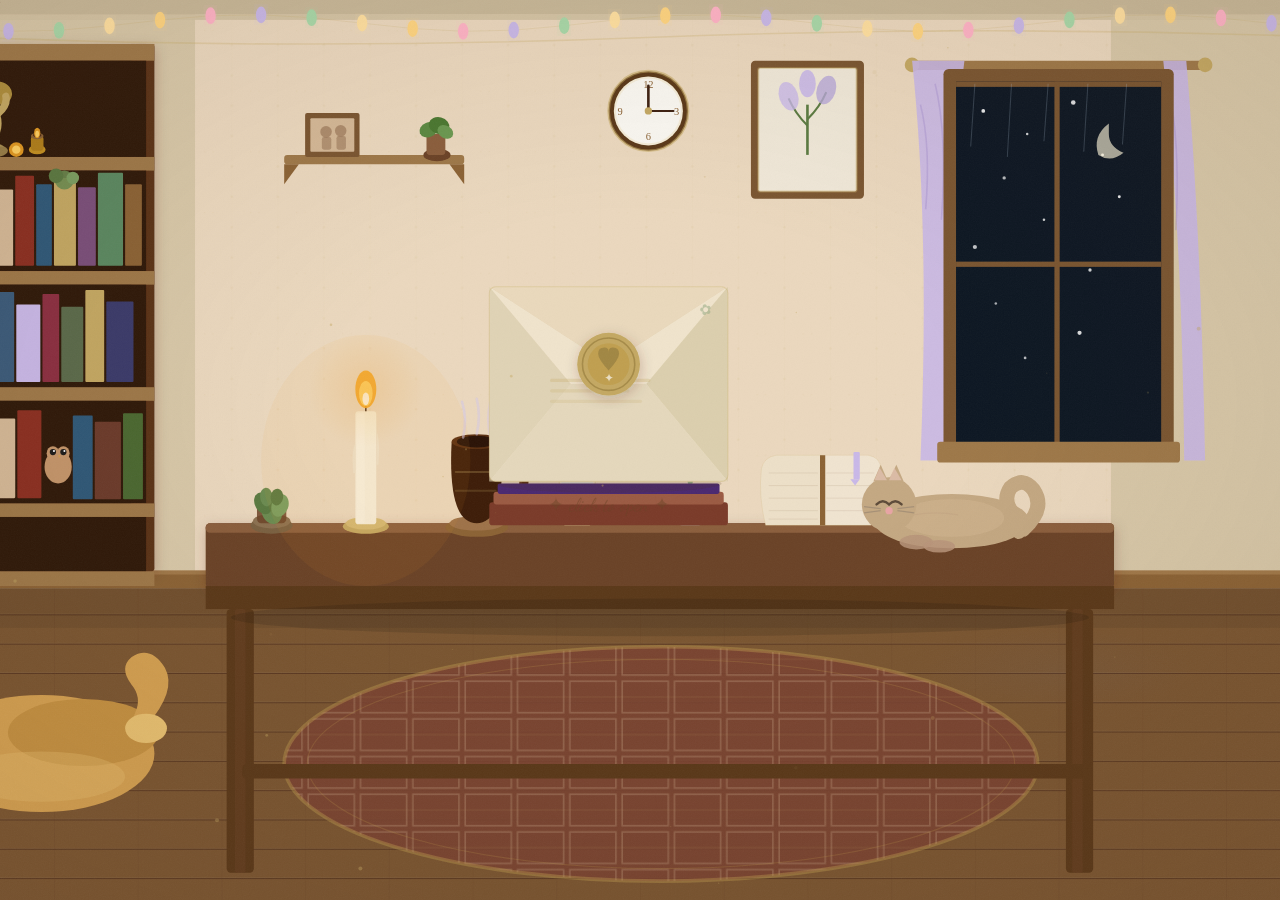
==== commit 205c14cf: "Update index.html" ====
--- a/index.html
+++ b/index.html
@@ -653,14 +653,15 @@
 <div class="letter-overlay" id="letter-overlay">
   <div class="letter-parchment" id="letter-parchment">
     <div class="letter-flower">🌸</div>
-    <span class="letter-date">5th July, 2026 · midnight</span>
+    <span class="letter-date">5th July, 2026</span>
     <div class="letter-body" id="letter-body"></div>
     <div class="letter-placeholder">
       <div class="placeholder-zone">
-        <span class="pz-label">✦ Your Birthday Welcome Message ✦</span>
+        <span class="pz-label">✦ HAPPPYY BIRTHDAYYYY BABYYYYYYYY ✦</span>
         <p style="font-size:14px;margin-top:6px;font-family:var(--font-sub);color:var(--gold-dark);">
-          Add your welcome here — write in ur voice, ur warmth, ur words.<br>
-          Edit the <code>data-text</code> attribute on <code>#letter-body</code>.
+          
+Guess wha, this day is so special cuz obv its ur bday, the day the love of my life was born AND the day my love for u got into actual wordssss<br>
+          <code>I love you </code>
         </p>
       </div>
     </div>
@@ -669,8 +670,8 @@
     </div>
   </div>
   <div class="bookmark-wrap" id="bmark-wrap">
-    <button class="btn-bookmark-p1" onclick="goTo('page2.html')">our little world is waiting ✦</button>
-    <span class="bookmark-sub">there's so much more... ♡</span>
+    <button class="btn-bookmark-p1" onclick="goTo('page2.html')">Our little world is waiting ✦</button>
+    <span class="bookmark-sub">There's so much more honey ♡</span>
   </div>
 </div>
 
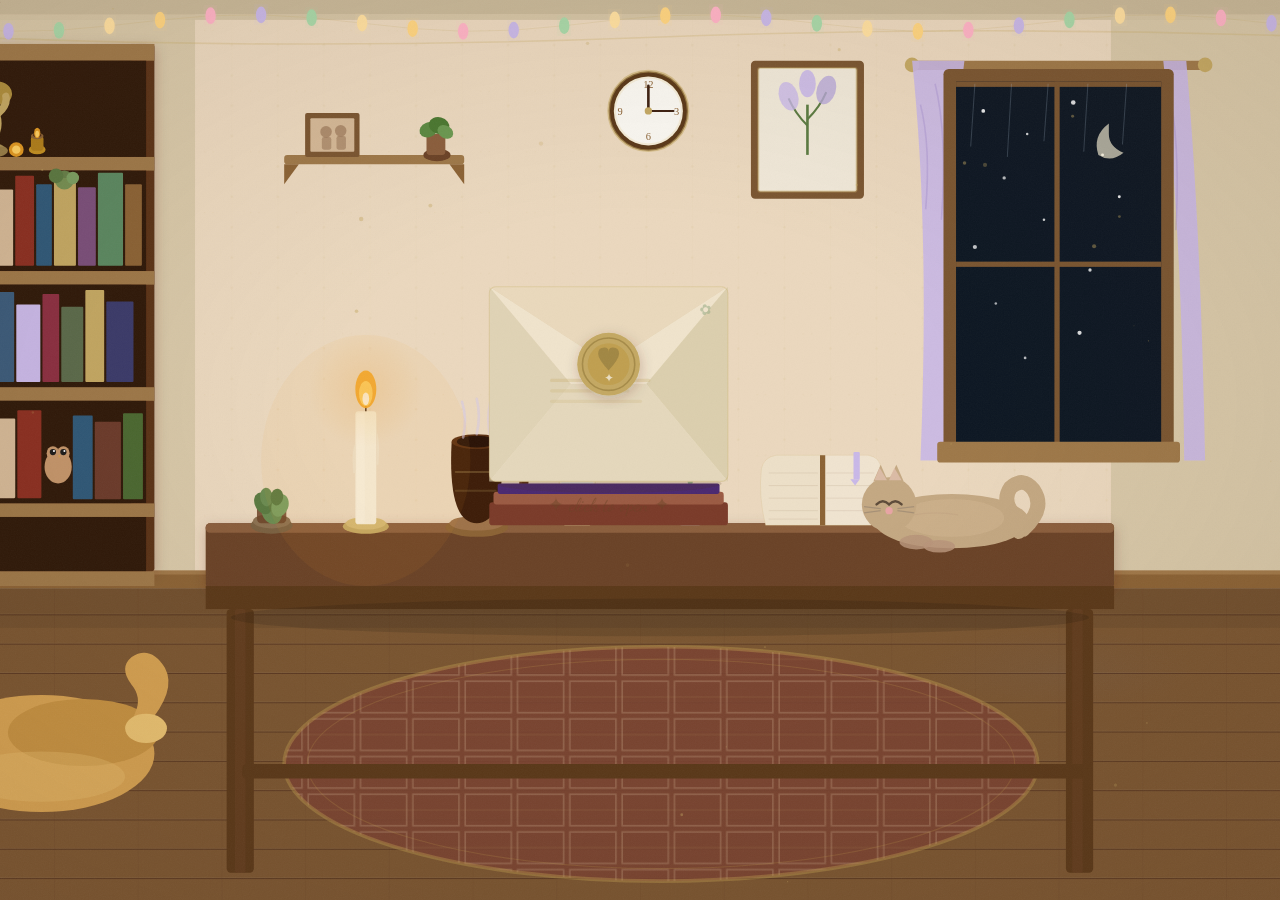
==== commit 60d9d922: "Update index.html" ====
--- a/index.html
+++ b/index.html
@@ -666,7 +666,7 @@
       </div>
     </div>
     <div class="letter-closing">
-      <div class="placeholder-zone" style="display:inline-block;padding:10px 22px;font-size:14px;min-height:0;">[ your name ]</div>
+      <div class="placeholder-zone" style="display:inline-block;padding:10px 22px;font-size:14px;min-height:0;">Your Chikuuuuuuu</div>
     </div>
   </div>
   <div class="bookmark-wrap" id="bmark-wrap">
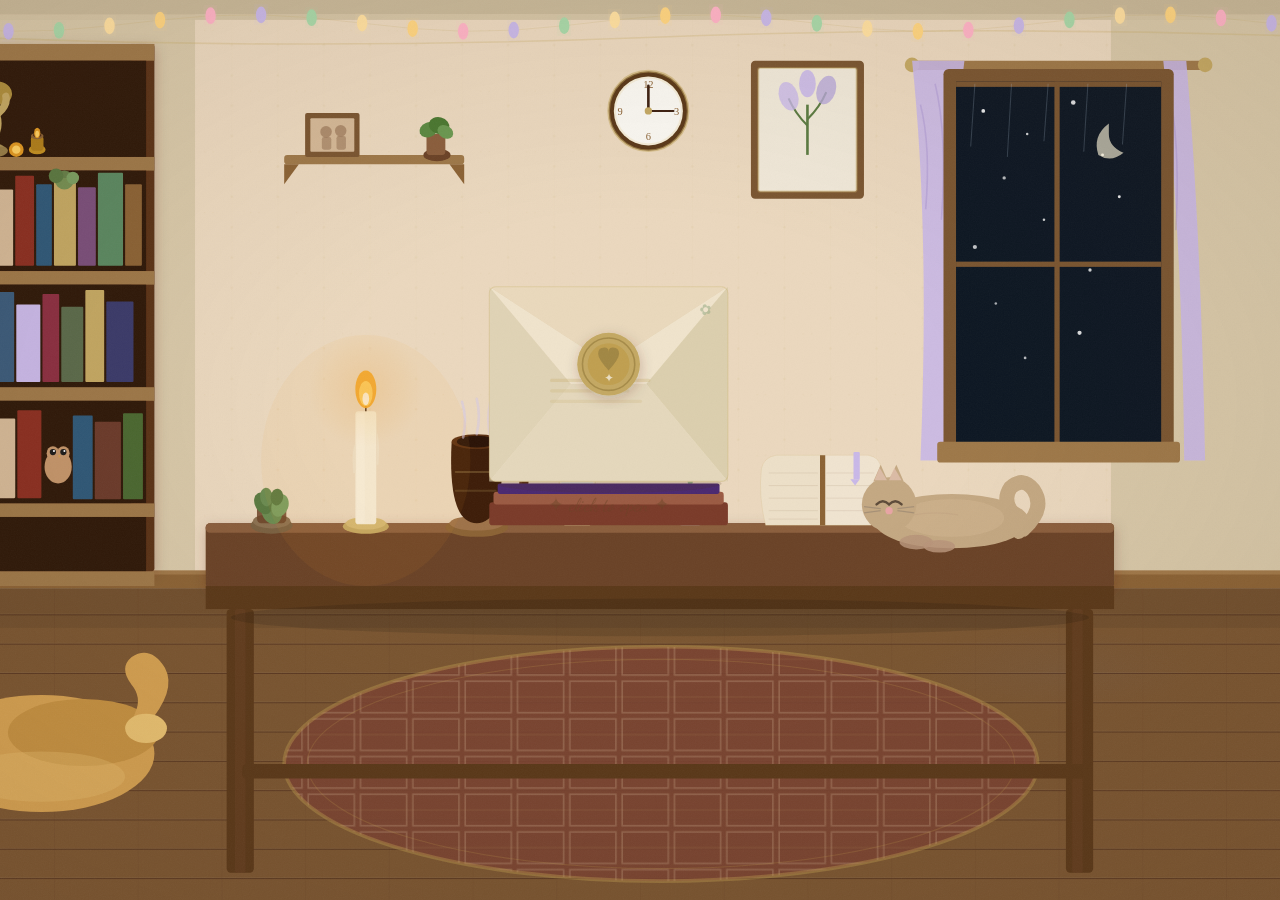
==== commit abfd4747: "Update index.html" ====
--- a/index.html
+++ b/index.html
@@ -666,7 +666,7 @@
       </div>
     </div>
     <div class="letter-closing">
-      <div class="placeholder-zone" style="display:inline-block;padding:10px 22px;font-size:14px;min-height:0;">Your Chikuuuuuuu</div>
+      <div class="placeholder-zone" style="display:inline-block;padding:10px 22px;font-size:14px;min-height:0;">Your Chikuuuuuuuu</div>
     </div>
   </div>
   <div class="bookmark-wrap" id="bmark-wrap">
